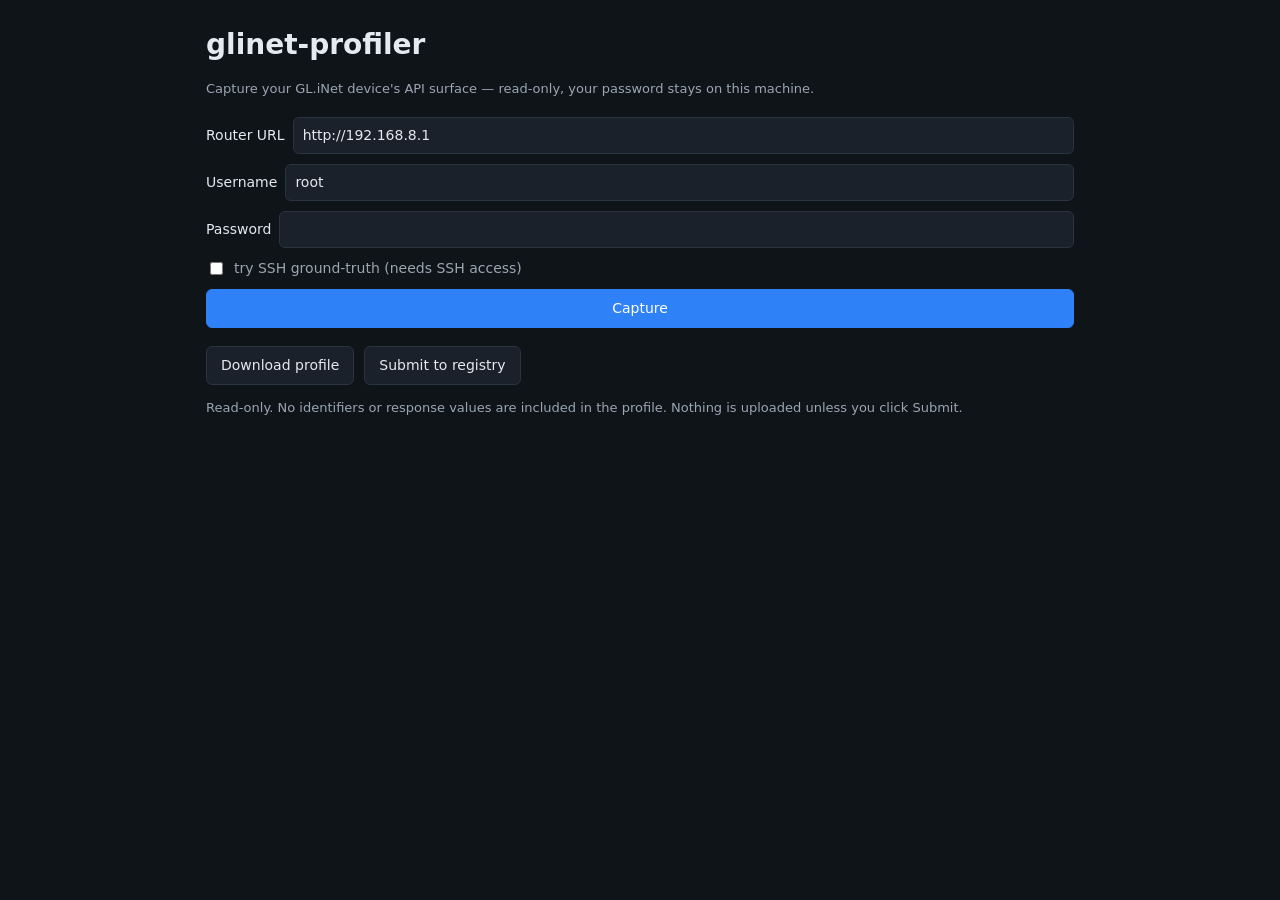
==== src/glinet_profiler/web/index.html @ bf2c1be0 "feat: glinet-profiler local capture launcher (extracted from gli4py) A uvx-runnable local web launch" ====
<!DOCTYPE html>
<html lang="en">
<head>
  <meta charset="utf-8">
  <meta name="viewport" content="width=device-width, initial-scale=1">
  <title>glinet-profiler</title>
  <link rel="stylesheet" href="style.css">
</head>
<body>
  <header>
    <h1>glinet-profiler</h1>
    <p class="sub">Capture your GL.iNet device's API surface — read-only, your password stays on this machine.</p>
  </header>
  <form id="form">
    <label>Router URL <input id="host" type="text" value="http://192.168.8.1" required></label>
    <label>Username <input id="username" type="text" value="root"></label>
    <label>Password <input id="password" type="password" required></label>
    <label class="chk"><input id="ssh" type="checkbox"> try SSH ground-truth (needs SSH access)</label>
    <button type="submit">Capture</button>
  </form>
  <p id="status" class="status"></p>
  <div id="banner"></div>
  <div id="actions" hidden>
    <button id="download">Download profile</button>
    <button id="submit">Submit to registry</button>
  </div>
  <main id="result"></main>
  <footer><p>Read-only. No identifiers or response values are included in the profile. Nothing is uploaded unless you click Submit.</p></footer>
  <script src="app.js"></script>
</body>
</html>
---- src/glinet_profiler/web/style.css ----
:root { --bg:#0f1419; --panel:#1a212b; --fg:#e6e9ef; --muted:#9aa6b2; --line:#2a3340;
  --green:#2ea043; --amber:#d29922; --red:#da3633; --blue:#2f81f7; }
* { box-sizing: border-box; }
body { margin:0; font:14px/1.5 system-ui,sans-serif; background:var(--bg); color:var(--fg); }
header, form, #banner, #actions, main, footer { max-width:900px; margin:0 auto; padding:0 16px; }
header { padding-top:24px; } h1 { margin:0 0 4px; } .sub, footer { color:var(--muted); font-size:13px; }
code { background:var(--panel); padding:1px 5px; border-radius:4px; }
form { display:flex; flex-direction:column; gap:10px; margin:18px auto; }
form label { display:flex; gap:8px; align-items:center; justify-content:space-between; }
form input[type=text], form input[type=password] { flex:1; background:var(--panel); color:var(--fg);
  border:1px solid var(--line); border-radius:6px; padding:7px 9px; font:inherit; }
.chk { justify-content:flex-start !important; color:var(--muted); }
button { background:var(--panel); color:var(--fg); border:1px solid var(--line); border-radius:6px;
  padding:8px 14px; font:inherit; cursor:pointer; }
button[type=submit], button.primary { background:var(--blue); border-color:var(--blue); color:#fff; }
#actions { display:flex; gap:10px; margin:10px auto; }
.status { color:var(--muted); } .error { color:var(--red); }
#banner .known { color:var(--green); } #banner .new { color:var(--amber); font-weight:600; }
#banner > div { padding:10px 12px; border:1px solid var(--line); border-radius:8px; margin:10px auto; }
.service { border:1px solid var(--line); border-radius:8px; margin:10px 0; overflow:hidden; }
.service h3 { margin:0; padding:8px 12px; font-size:14px; background:var(--panel); }
.method { padding:6px 12px; border-top:1px solid var(--line); display:flex; gap:8px; align-items:center; flex-wrap:wrap; }
.badge { font-size:11px; padding:1px 7px; border-radius:10px; }
.rk-read{background:rgba(46,160,67,.15);color:var(--green);} .rk-write,.rk-active{background:rgba(210,153,34,.15);color:var(--amber);}
.rk-dangerous{background:rgba(218,54,51,.15);color:var(--red);}
.st-available{background:rgba(46,160,67,.15);color:var(--green);} .st-needs_params{background:rgba(210,153,34,.15);color:var(--amber);}
.st-absent,.st-unreachable,.st-other,.st-auth_error,.st-token_error{background:var(--panel);color:var(--muted);}
.cov-yes{background:rgba(47,129,247,.15);color:var(--blue);} .cov-no{background:rgba(210,153,34,.12);color:var(--amber);}
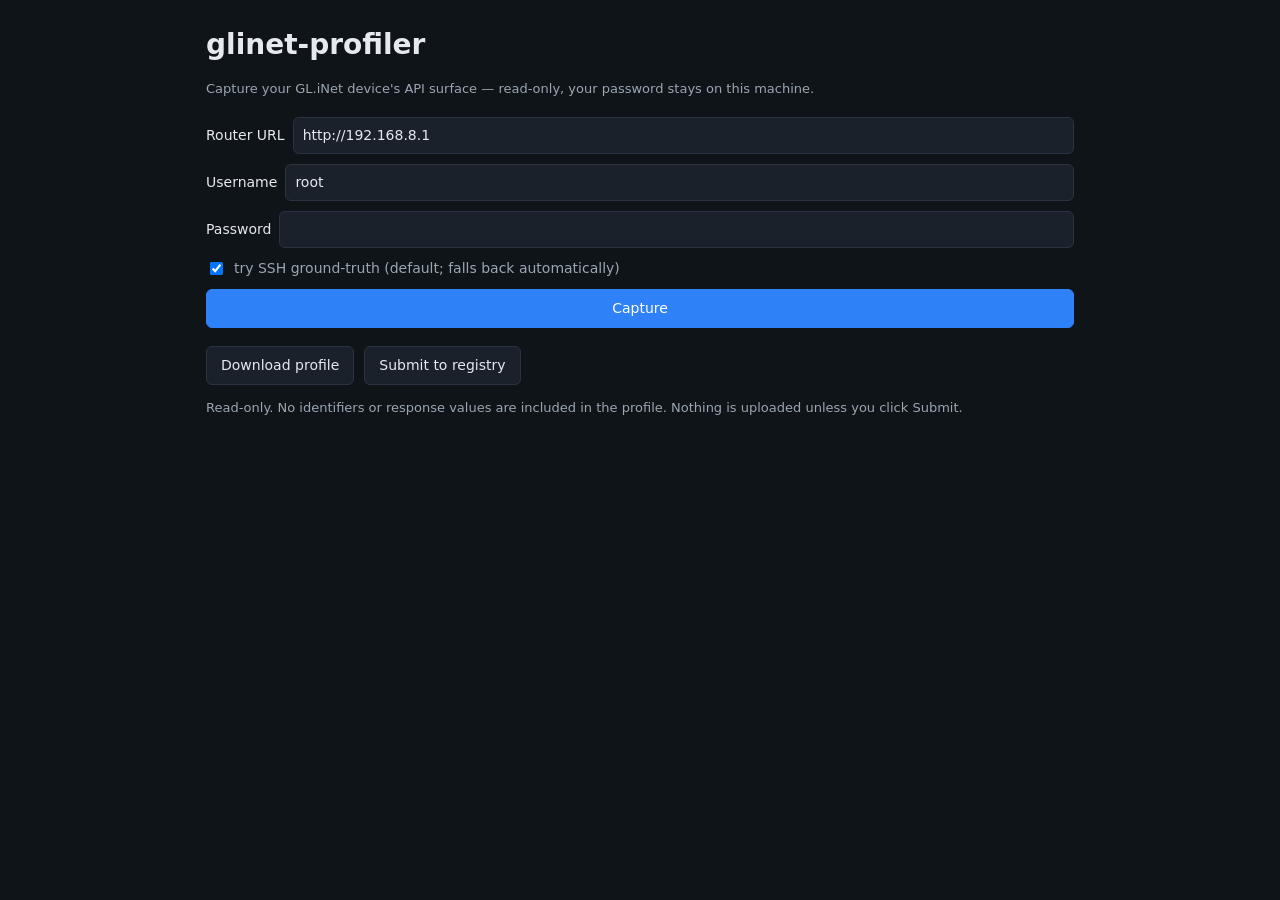
==== commit 1ff8285c: "feat(ui): SSH ground-truth checked by default" ====
--- a/src/glinet_profiler/web/index.html
+++ b/src/glinet_profiler/web/index.html
@@ -15,7 +15,7 @@
     <label>Router URL <input id="host" type="text" value="http://192.168.8.1" required></label>
     <label>Username <input id="username" type="text" value="root"></label>
     <label>Password <input id="password" type="password" required></label>
-    <label class="chk"><input id="ssh" type="checkbox"> try SSH ground-truth (needs SSH access)</label>
+    <label class="chk"><input id="ssh" type="checkbox" checked> try SSH ground-truth (default; falls back automatically)</label>
     <button type="submit">Capture</button>
   </form>
   <p id="status" class="status"></p>
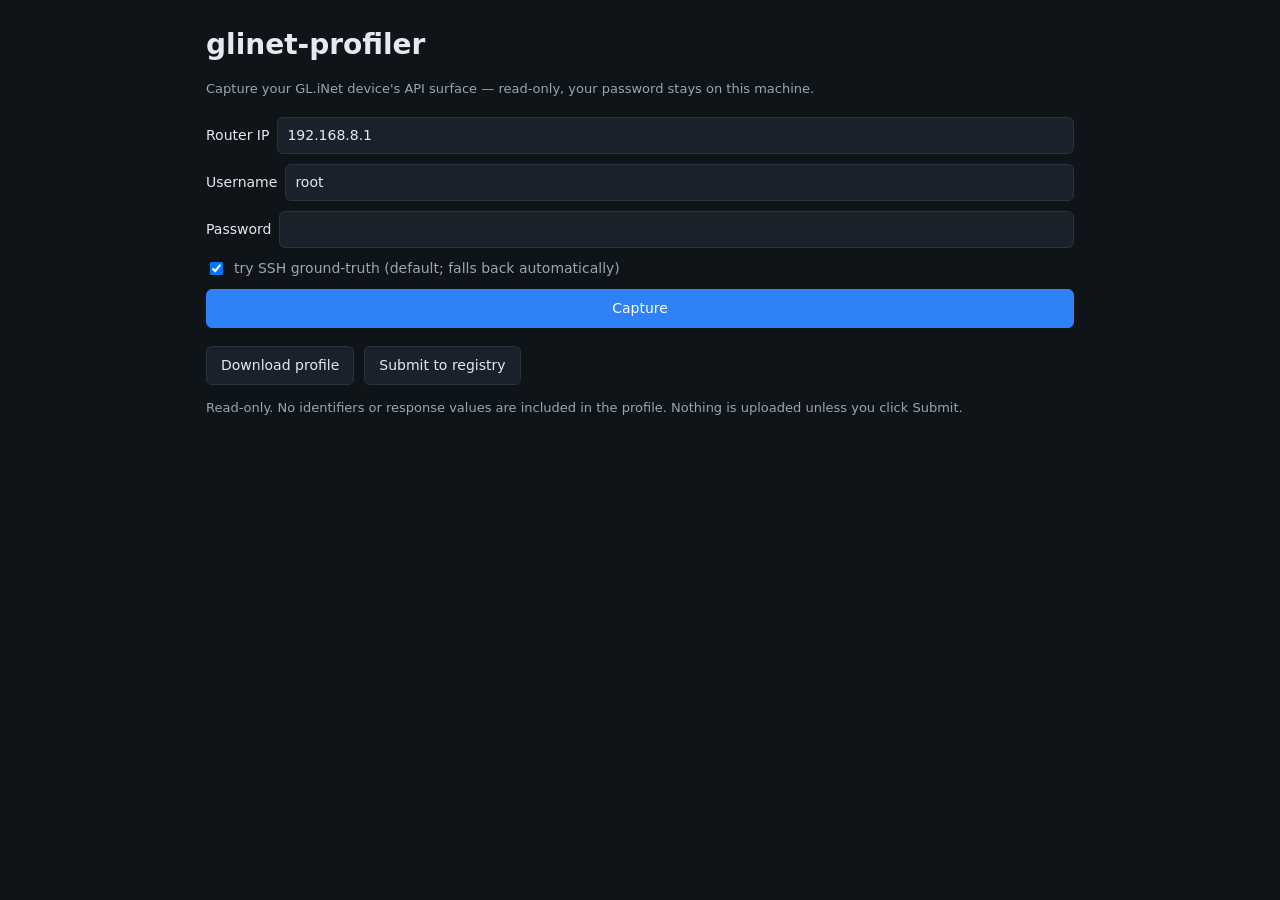
==== commit 7c879c20: "feat(cli): one-shot headless capture by IP `glinet-profiler <ip> [--username root] [--password|$GLIN" ====
--- a/src/glinet_profiler/web/index.html
+++ b/src/glinet_profiler/web/index.html
@@ -12,12 +12,17 @@
     <p class="sub">Capture your GL.iNet device's API surface — read-only, your password stays on this machine.</p>
   </header>
   <form id="form">
-    <label>Router URL <input id="host" type="text" value="http://192.168.8.1" required></label>
+    <label>Router IP <input id="host" type="text" value="192.168.8.1" required></label>
     <label>Username <input id="username" type="text" value="root"></label>
     <label>Password <input id="password" type="password" required></label>
     <label class="chk"><input id="ssh" type="checkbox" checked> try SSH ground-truth (default; falls back automatically)</label>
     <button type="submit">Capture</button>
   </form>
+  <div id="progress" class="progress" hidden>
+    <span class="spinner"></span>
+    <span id="progress-msg"></span>
+    <span id="progress-count" class="count"></span>
+  </div>
   <p id="status" class="status"></p>
   <div id="banner"></div>
   <div id="actions" hidden>
--- a/src/glinet_profiler/web/style.css
+++ b/src/glinet_profiler/web/style.css
@@ -2,7 +2,7 @@
   --green:#2ea043; --amber:#d29922; --red:#da3633; --blue:#2f81f7; }
 * { box-sizing: border-box; }
 body { margin:0; font:14px/1.5 system-ui,sans-serif; background:var(--bg); color:var(--fg); }
-header, form, #banner, #actions, main, footer { max-width:900px; margin:0 auto; padding:0 16px; }
+header, form, #progress, #banner, #actions, main, footer { max-width:900px; margin:0 auto; padding:0 16px; }
 header { padding-top:24px; } h1 { margin:0 0 4px; } .sub, footer { color:var(--muted); font-size:13px; }
 code { background:var(--panel); padding:1px 5px; border-radius:4px; }
 form { display:flex; flex-direction:column; gap:10px; margin:18px auto; }
@@ -26,3 +26,9 @@
 .st-available{background:rgba(46,160,67,.15);color:var(--green);} .st-needs_params{background:rgba(210,153,34,.15);color:var(--amber);}
 .st-absent,.st-unreachable,.st-other,.st-auth_error,.st-token_error{background:var(--panel);color:var(--muted);}
 .cov-yes{background:rgba(47,129,247,.15);color:var(--blue);} .cov-no{background:rgba(210,153,34,.12);color:var(--amber);}
+.progress { display:flex; gap:10px; align-items:center; margin:12px auto; color:var(--muted); }
+.progress[hidden] { display:none; }
+.progress #progress-count { margin-left:auto; }
+.spinner { width:14px; height:14px; border:2px solid var(--line); border-top-color:var(--blue);
+  border-radius:50%; animation:spin .8s linear infinite; flex:none; }
+@keyframes spin { to { transform:rotate(360deg); } }
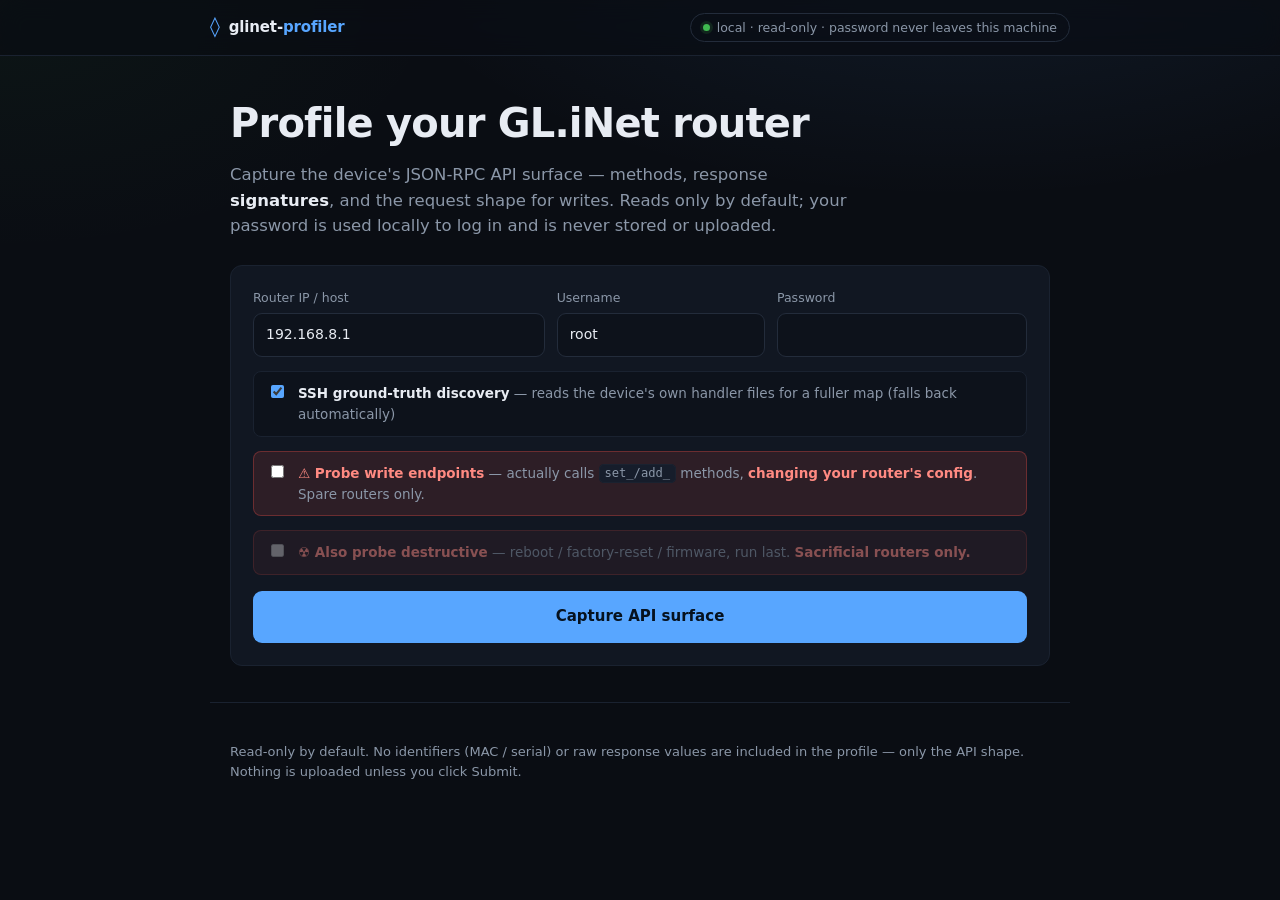
==== commit 47373fe3: "feat(web): redesign launcher UI to match the registry Same design system (dark technical, type scale" ====
--- a/src/glinet_profiler/web/index.html
+++ b/src/glinet_profiler/web/index.html
@@ -7,30 +7,72 @@
   <link rel="stylesheet" href="style.css">
 </head>
 <body>
-  <header>
-    <h1>glinet-profiler</h1>
-    <p class="sub">Capture your GL.iNet device's API surface — read-only, your password stays on this machine.</p>
+  <header class="topbar">
+    <span class="brand">
+      <span class="brand-mark">◊</span>
+      <span class="brand-name">glinet-<span class="brand-accent">profiler</span></span>
+    </span>
+    <span class="local-chip"><span class="dot"></span> local · read-only · password never leaves this machine</span>
   </header>
-  <form id="form">
-    <label>Router IP <input id="host" type="text" value="192.168.8.1" required></label>
-    <label>Username <input id="username" type="text" value="root"></label>
-    <label>Password <input id="password" type="password" required></label>
-    <label class="chk"><input id="ssh" type="checkbox" checked> try SSH ground-truth (default; falls back automatically)</label>
-    <button type="submit">Capture</button>
-  </form>
-  <div id="progress" class="progress" hidden>
-    <span class="spinner"></span>
-    <span id="progress-msg"></span>
-    <span id="progress-count" class="count"></span>
-  </div>
-  <p id="status" class="status"></p>
-  <div id="banner"></div>
-  <div id="actions" hidden>
-    <button id="download">Download profile</button>
-    <button id="submit">Submit to registry</button>
-  </div>
-  <main id="result"></main>
-  <footer><p>Read-only. No identifiers or response values are included in the profile. Nothing is uploaded unless you click Submit.</p></footer>
+
+  <main>
+    <section class="intro">
+      <h1>Profile your GL.iNet router</h1>
+      <p class="intro-lede">
+        Capture the device's JSON-RPC API surface — methods, response <strong>signatures</strong>, and
+        the request shape for writes. Reads only by default; your password is used locally to log in and
+        is never stored or uploaded.
+      </p>
+    </section>
+
+    <form id="form" class="panel capture-card">
+      <div class="field-row">
+        <label class="field">Router IP / host
+          <input id="host" type="text" value="192.168.8.1" required autocomplete="off" spellcheck="false">
+        </label>
+        <label class="field">Username
+          <input id="username" type="text" value="root" autocomplete="off" spellcheck="false">
+        </label>
+        <label class="field">Password
+          <input id="password" type="password" required autocomplete="off">
+        </label>
+      </div>
+
+      <label class="toggle">
+        <input id="ssh" type="checkbox" checked>
+        <span><b>SSH ground-truth discovery</b> — reads the device's own handler files for a fuller map (falls back automatically)</span>
+      </label>
+      <label class="toggle danger">
+        <input id="dangerous" type="checkbox">
+        <span><b>⚠ Probe write endpoints</b> — actually calls <code>set_/add_</code> methods, <b>changing your router's config</b>. Spare routers only.</span>
+      </label>
+      <label class="toggle danger">
+        <input id="destructive" type="checkbox" disabled>
+        <span><b>☢ Also probe destructive</b> — reboot / factory-reset / firmware, run last. <b>Sacrificial routers only.</b></span>
+      </label>
+
+      <button type="submit" class="btn btn-primary btn-lg">Capture API surface</button>
+    </form>
+
+    <div id="progress" class="progress" hidden>
+      <span class="spinner"></span>
+      <span id="progress-msg" class="progress-msg"></span>
+      <span id="progress-count" class="count"></span>
+    </div>
+    <p id="status" class="status"></p>
+    <div id="banner"></div>
+
+    <div id="actions" class="actions" hidden>
+      <button id="download" class="btn btn-ghost">⬇ Download profile</button>
+      <button id="submit" class="btn btn-ghost">Submit to registry ↗</button>
+    </div>
+
+    <div id="result"></div>
+  </main>
+
+  <footer class="site-footer">
+    <p>Read-only by default. No identifiers (MAC / serial) or raw response values are included in the profile — only the API shape. Nothing is uploaded unless you click Submit.</p>
+  </footer>
   <script src="app.js"></script>
 </body>
 </html>
--- a/src/glinet_profiler/web/style.css
+++ b/src/glinet_profiler/web/style.css
@@ -1,34 +1,173 @@
-:root { --bg:#0f1419; --panel:#1a212b; --fg:#e6e9ef; --muted:#9aa6b2; --line:#2a3340;
-  --green:#2ea043; --amber:#d29922; --red:#da3633; --blue:#2f81f7; }
+:root {
+  --bg: #0a0d13;
+  --bg-elev: #111722;
+  --bg-elev2: #161d2b;
+  --bg-input: #0d121b;
+  --line: #232c3b;
+  --line-soft: #1a2230;
+  --fg: #e8ecf3;
+  --muted: #8b97a8;
+  --faint: #5b6677;
+  --accent: #58a6ff;
+  --accent-dim: rgba(88, 166, 255, .14);
+  --green: #3fb950;
+  --green-dim: rgba(63, 185, 80, .14);
+  --amber: #d2a022;
+  --amber-dim: rgba(210, 160, 34, .14);
+  --red: #f85149;
+  --red-dim: rgba(248, 81, 73, .12);
+  --radius: 12px;
+  --radius-sm: 8px;
+  --maxw: 860px;
+  --font: ui-sans-serif, system-ui, -apple-system, "Segoe UI", Roboto, Helvetica, Arial, sans-serif;
+  --mono: ui-monospace, "SF Mono", "JetBrains Mono", "Cascadia Code", Menlo, Consolas, monospace;
+}
+
 * { box-sizing: border-box; }
-body { margin:0; font:14px/1.5 system-ui,sans-serif; background:var(--bg); color:var(--fg); }
-header, form, #progress, #banner, #actions, main, footer { max-width:900px; margin:0 auto; padding:0 16px; }
-header { padding-top:24px; } h1 { margin:0 0 4px; } .sub, footer { color:var(--muted); font-size:13px; }
-code { background:var(--panel); padding:1px 5px; border-radius:4px; }
-form { display:flex; flex-direction:column; gap:10px; margin:18px auto; }
-form label { display:flex; gap:8px; align-items:center; justify-content:space-between; }
-form input[type=text], form input[type=password] { flex:1; background:var(--panel); color:var(--fg);
-  border:1px solid var(--line); border-radius:6px; padding:7px 9px; font:inherit; }
-.chk { justify-content:flex-start !important; color:var(--muted); }
-button { background:var(--panel); color:var(--fg); border:1px solid var(--line); border-radius:6px;
-  padding:8px 14px; font:inherit; cursor:pointer; }
-button[type=submit], button.primary { background:var(--blue); border-color:var(--blue); color:#fff; }
-#actions { display:flex; gap:10px; margin:10px auto; }
-.status { color:var(--muted); } .error { color:var(--red); }
-#banner .known { color:var(--green); } #banner .new { color:var(--amber); font-weight:600; }
-#banner > div { padding:10px 12px; border:1px solid var(--line); border-radius:8px; margin:10px auto; }
-.service { border:1px solid var(--line); border-radius:8px; margin:10px 0; overflow:hidden; }
-.service h3 { margin:0; padding:8px 12px; font-size:14px; background:var(--panel); }
-.method { padding:6px 12px; border-top:1px solid var(--line); display:flex; gap:8px; align-items:center; flex-wrap:wrap; }
-.badge { font-size:11px; padding:1px 7px; border-radius:10px; }
-.rk-read{background:rgba(46,160,67,.15);color:var(--green);} .rk-write,.rk-active{background:rgba(210,153,34,.15);color:var(--amber);}
-.rk-dangerous{background:rgba(218,54,51,.15);color:var(--red);}
-.st-available{background:rgba(46,160,67,.15);color:var(--green);} .st-needs_params{background:rgba(210,153,34,.15);color:var(--amber);}
-.st-absent,.st-unreachable,.st-other,.st-auth_error,.st-token_error{background:var(--panel);color:var(--muted);}
-.cov-yes{background:rgba(47,129,247,.15);color:var(--blue);} .cov-no{background:rgba(210,153,34,.12);color:var(--amber);}
-.progress { display:flex; gap:10px; align-items:center; margin:12px auto; color:var(--muted); }
-.progress[hidden] { display:none; }
-.progress #progress-count { margin-left:auto; }
-.spinner { width:14px; height:14px; border:2px solid var(--line); border-top-color:var(--blue);
-  border-radius:50%; animation:spin .8s linear infinite; flex:none; }
-@keyframes spin { to { transform:rotate(360deg); } }
+body {
+  margin: 0;
+  font-family: var(--font);
+  font-size: 15px;
+  line-height: 1.55;
+  color: var(--fg);
+  background:
+    radial-gradient(1000px 480px at 75% -10%, rgba(88, 166, 255, .10), transparent 60%),
+    radial-gradient(800px 460px at 0% 0%, rgba(63, 185, 80, .05), transparent 55%),
+    var(--bg);
+  background-attachment: fixed;
+  -webkit-font-smoothing: antialiased;
+}
+a { color: var(--accent); text-decoration: none; }
+a:hover { text-decoration: underline; }
+code { font-family: var(--mono); font-size: .9em; background: var(--bg-elev2);
+  padding: .1em .4em; border-radius: 5px; border: 1px solid var(--line-soft); }
+h1, h3 { line-height: 1.15; letter-spacing: -.02em; margin: 0; }
+
+/* ---------- top bar ---------- */
+.topbar {
+  position: sticky; top: 0; z-index: 50;
+  display: flex; align-items: center; justify-content: space-between; gap: 16px; flex-wrap: wrap;
+  padding: 12px max(20px, calc((100vw - var(--maxw)) / 2));
+  background: rgba(10, 13, 19, .72);
+  backdrop-filter: saturate(150%) blur(12px);
+  border-bottom: 1px solid var(--line-soft);
+}
+.brand { display: flex; align-items: center; gap: 9px; font-weight: 650; letter-spacing: -.01em; }
+.brand-mark { color: var(--accent); font-size: 20px; transform: translateY(-1px); }
+.brand-accent { color: var(--accent); }
+.local-chip { display: inline-flex; align-items: center; gap: 7px; font-size: 12.5px; color: var(--muted);
+  border: 1px solid var(--line); border-radius: 20px; padding: 4px 12px; }
+.local-chip .dot { width: 7px; height: 7px; border-radius: 50%; background: var(--green);
+  box-shadow: 0 0 0 3px var(--green-dim); }
+
+main { max-width: var(--maxw); margin: 0 auto; padding: 0 20px; }
+
+/* ---------- intro ---------- */
+.intro { padding: 44px 0 26px; }
+.intro h1 { font-size: clamp(28px, 4.5vw, 40px); font-weight: 720; }
+.intro-lede { font-size: 16.5px; color: var(--muted); margin: 16px 0 0; max-width: 620px; }
+.intro-lede strong { color: var(--fg); font-weight: 600; }
+
+/* ---------- panel / capture card ---------- */
+.panel { background: var(--bg-elev); border: 1px solid var(--line-soft); border-radius: var(--radius); }
+.capture-card { padding: 22px; display: flex; flex-direction: column; gap: 14px; }
+.field-row { display: grid; grid-template-columns: 1.4fr 1fr 1.2fr; gap: 12px; }
+.field { display: flex; flex-direction: column; gap: 6px; font-size: 12.5px; color: var(--muted); font-weight: 500; }
+.field input { background: var(--bg-input); color: var(--fg); border: 1px solid var(--line);
+  border-radius: 9px; padding: 10px 12px; font: inherit; font-size: 14px; }
+.field input:focus { outline: none; border-color: var(--accent); }
+
+.toggle { display: flex; gap: 11px; align-items: flex-start; font-size: 13.5px; color: var(--muted);
+  background: var(--bg-input); border: 1px solid var(--line-soft); border-radius: var(--radius-sm);
+  padding: 11px 13px; cursor: pointer; }
+.toggle input { margin-top: 2px; accent-color: var(--accent); flex: none; }
+.toggle b { color: var(--fg); font-weight: 600; }
+.toggle.danger { border-color: rgba(248, 81, 73, .3); background: var(--red-dim); }
+.toggle.danger input { accent-color: var(--red); }
+.toggle.danger b { color: #ff8a82; }
+.toggle:has(input:disabled) { opacity: .5; }
+
+/* ---------- buttons ---------- */
+.btn { display: inline-flex; align-items: center; gap: 7px; font: inherit; font-weight: 600; font-size: 14px;
+  padding: 10px 18px; border-radius: 9px; border: 1px solid transparent; cursor: pointer; transition: .15s; }
+.btn:hover { transform: translateY(-1px); }
+.btn-primary { background: var(--accent); color: #06121f; }
+.btn-primary:hover { background: #74b4ff; }
+.btn-ghost { background: transparent; color: var(--fg); border-color: var(--line); }
+.btn-ghost:hover { border-color: var(--accent); color: var(--accent); }
+.btn-ghost.primary { background: var(--accent); color: #06121f; border-color: var(--accent); }
+.btn-lg { padding: 13px 22px; font-size: 15px; justify-content: center; margin-top: 2px; }
+
+/* ---------- progress / status / banner ---------- */
+.progress { display: flex; align-items: center; gap: 12px; margin: 22px 0 0;
+  background: var(--bg-elev); border: 1px solid var(--line-soft); border-radius: var(--radius);
+  padding: 16px 18px; color: var(--fg); font-size: 14px; }
+.progress[hidden] { display: none; }
+.spinner { width: 17px; height: 17px; border-radius: 50%; flex: none;
+  border: 2px solid var(--line); border-top-color: var(--accent); animation: spin .8s linear infinite; }
+@keyframes spin { to { transform: rotate(360deg); } }
+.progress-msg { font-variant-numeric: tabular-nums; }
+.count { margin-left: auto; color: var(--faint); font-size: 13px; }
+.status { color: var(--muted); }
+.error { color: var(--red); background: var(--red-dim); border: 1px solid rgba(248, 81, 73, .3);
+  border-radius: var(--radius-sm); padding: 14px 16px; margin: 20px 0 0; }
+
+#banner > div { margin: 22px 0 0; padding: 14px 16px; border-radius: var(--radius); font-size: 14.5px;
+  border: 1px solid var(--line-soft); }
+#banner b { color: var(--fg); }
+#banner .known { background: var(--green-dim); border-color: rgba(63, 185, 80, .3); color: var(--green); }
+#banner .new { background: var(--accent-dim); border-color: rgba(88, 166, 255, .3); color: var(--accent); }
+
+.actions { display: flex; gap: 10px; margin: 18px 0 0; }
+.actions[hidden] { display: none; }
+
+/* ---------- capabilities ---------- */
+.caps { background: var(--bg-elev); border: 1px solid var(--line-soft); border-radius: var(--radius);
+  padding: 16px 18px; margin: 22px 0 0; }
+.caps-region { font-size: 14px; color: var(--muted); margin-bottom: 12px; }
+.caps-region b { color: var(--accent); }
+.caps-flags { display: flex; flex-wrap: wrap; gap: 7px; }
+.flag { font-size: 12.5px; padding: 4px 10px; border-radius: 20px; border: 1px solid rgba(63, 185, 80, .35);
+  color: var(--green); background: var(--green-dim); }
+
+/* ---------- result: services / methods ---------- */
+.results { display: flex; flex-direction: column; gap: 14px; margin-top: 22px; }
+.service { background: var(--bg-elev); border: 1px solid var(--line-soft); border-radius: var(--radius); overflow: hidden; }
+.service > h3 { display: flex; align-items: center; gap: 9px; margin: 0; padding: 12px 16px;
+  font-size: 14px; font-weight: 650; font-family: var(--mono); letter-spacing: -.01em;
+  background: var(--bg-elev2); border-bottom: 1px solid var(--line-soft); }
+.service > h3 .svc-count { color: var(--faint); font-weight: 400; font-size: 12px; font-family: var(--font); margin-left: auto; }
+.method { padding: 11px 16px; border-top: 1px solid var(--line-soft); cursor: pointer; transition: background .12s; }
+.method:first-of-type { border-top: none; }
+.method:hover { background: rgba(255, 255, 255, .018); }
+.mhead { display: flex; gap: 9px; align-items: center; flex-wrap: wrap; }
+.mname { font-family: var(--mono); font-size: 13.5px; color: var(--fg); }
+.method.open .mname { color: var(--accent); }
+.spacer { flex: 1; }
+.badge { font-size: 11px; padding: 2px 9px; border-radius: 20px; border: 1px solid transparent; font-weight: 500; white-space: nowrap; }
+.rk-read { background: var(--green-dim); color: var(--green); }
+.rk-write, .rk-active { background: var(--amber-dim); color: var(--amber); }
+.rk-dangerous { background: var(--red-dim); color: var(--red); }
+.st-available { background: var(--green-dim); color: var(--green); }
+.st-needs_params { background: var(--amber-dim); color: var(--amber); }
+.st-discovered { background: var(--accent-dim); color: var(--accent); }
+.st-error { background: var(--amber-dim); color: var(--amber); }
+.st-absent, .st-unreachable, .st-other, .st-auth_error, .st-token_error { background: var(--bg-elev2); color: var(--faint); }
+.cov-yes { background: var(--accent-dim); color: var(--accent); }
+.cov-no { background: var(--amber-dim); color: var(--amber); }
+.detail { display: none; margin-top: 12px; }
+.method.open .detail { display: block; }
+.detail-block { margin-top: 10px; }
+.detail-label { font-size: 11px; text-transform: uppercase; letter-spacing: .08em; color: var(--faint); margin-bottom: 5px; }
+.detail-label.req { color: var(--amber); }
+.detail pre { background: var(--bg-input); border: 1px solid var(--line-soft); border-radius: var(--radius-sm);
+  padding: 12px 14px; overflow-x: auto; font-size: 12.5px; margin: 0; white-space: pre; line-height: 1.5; }
+
+/* ---------- footer ---------- */
+.site-footer { max-width: var(--maxw); margin: 36px auto 0; padding: 26px 20px 44px;
+  border-top: 1px solid var(--line-soft); color: var(--muted); font-size: 13px; }
+
+@media (max-width: 620px) {
+  .field-row { grid-template-columns: 1fr; }
+  .local-chip { display: none; }
+}
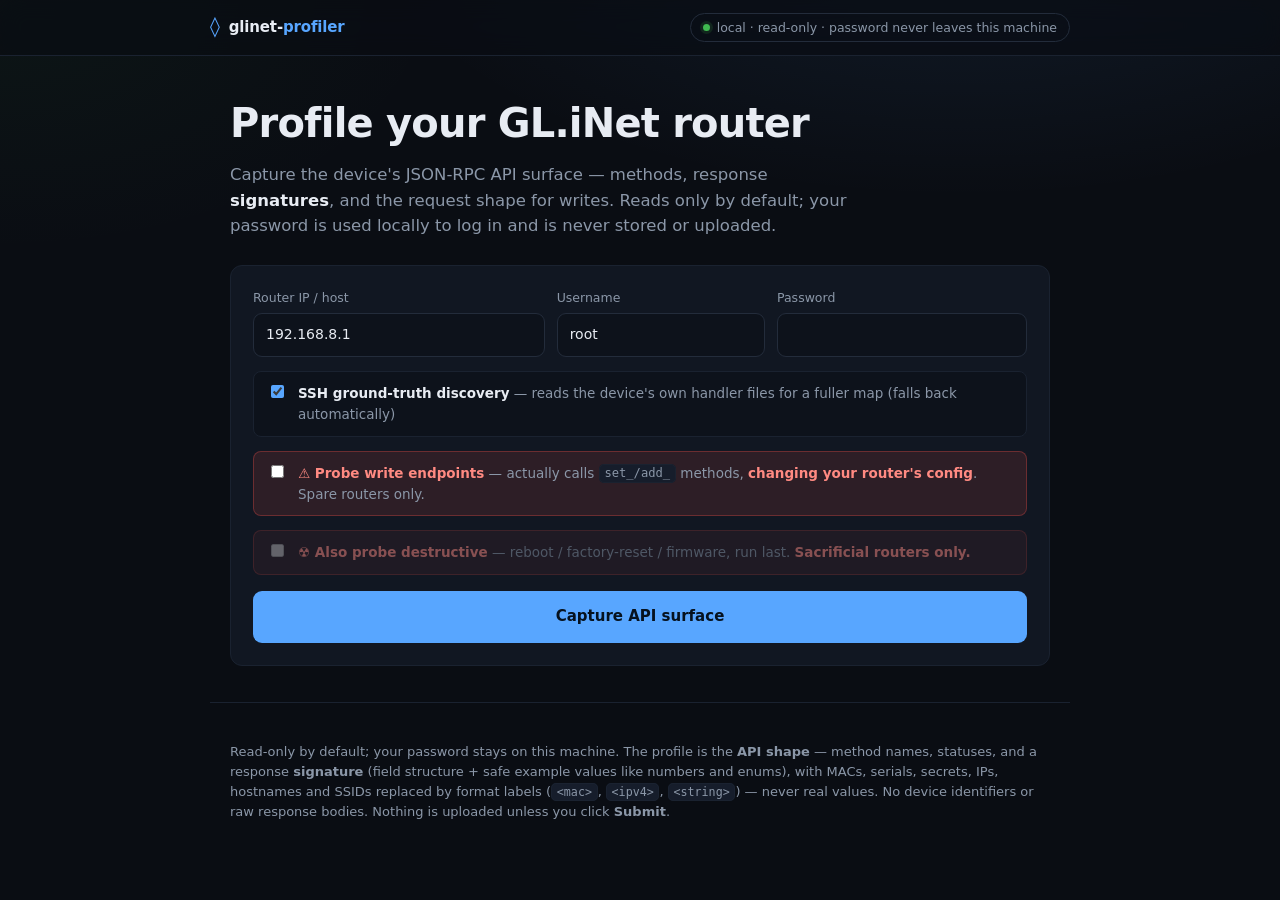
==== commit 5029b2cd: "docs: make redaction/publish copy precise (signature: labels vs kept values)" ====
--- a/src/glinet_profiler/web/index.html
+++ b/src/glinet_profiler/web/index.html
@@ -71,7 +71,7 @@
   </main>
 
   <footer class="site-footer">
-    <p>Read-only by default. No identifiers (MAC / serial) or raw response values are included in the profile — only the API shape. Nothing is uploaded unless you click Submit.</p>
+    <p>Read-only by default; your password stays on this machine. The profile is the <strong>API shape</strong> — method names, statuses, and a response <strong>signature</strong> (field structure + safe example values like numbers and enums), with MACs, serials, secrets, IPs, hostnames and SSIDs replaced by format labels (<code>&lt;mac&gt;</code>, <code>&lt;ipv4&gt;</code>, <code>&lt;string&gt;</code>) — never real values. No device identifiers or raw response bodies. Nothing is uploaded unless you click <strong>Submit</strong>.</p>
   </footer>
   <script src="app.js"></script>
 </body>
